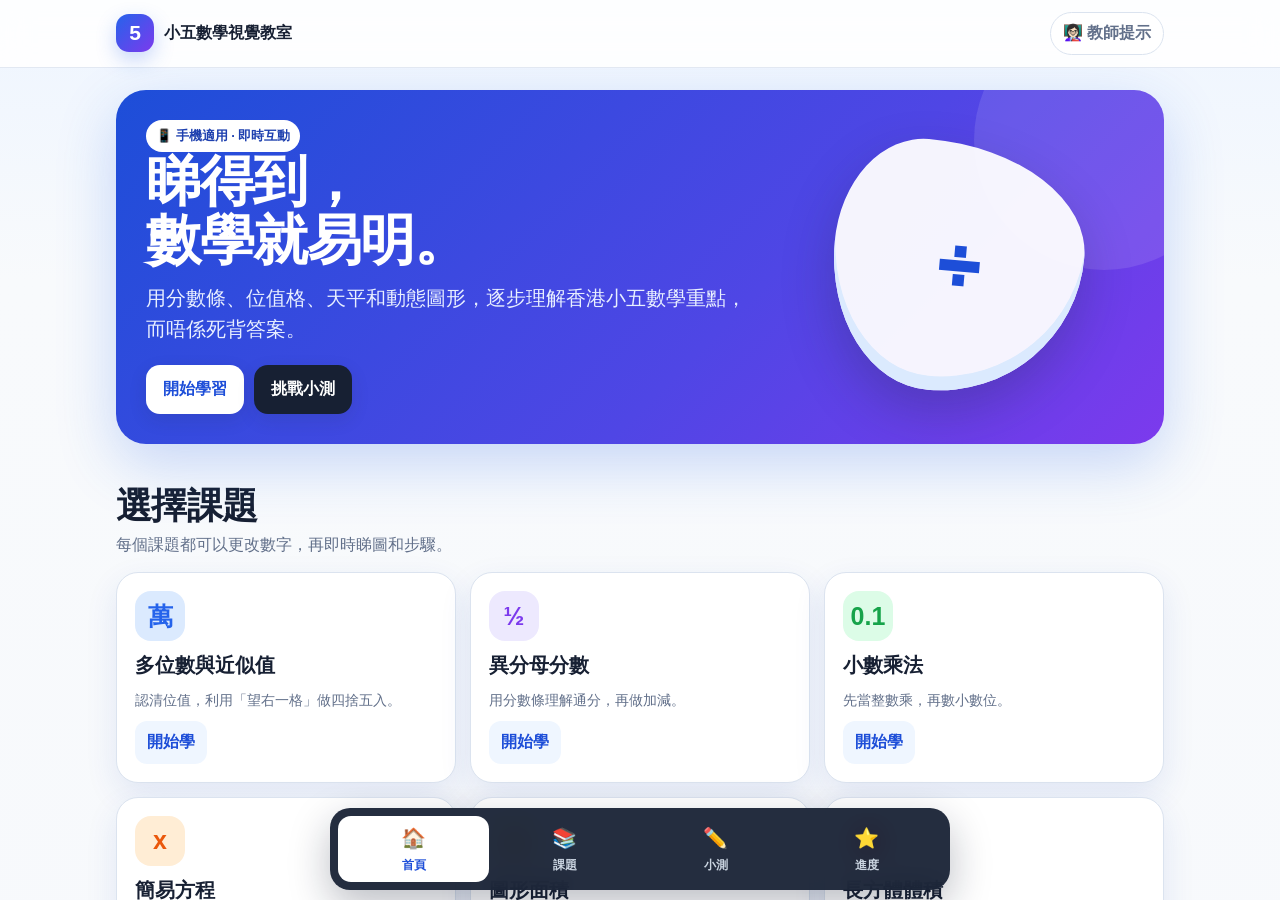
==== p5-math/index.html @ 73d806d7 "Add mobile P5 visual maths classroom" ====
<!doctype html><html lang="zh-Hant"><head><meta charset="utf-8"><meta name="viewport" content="width=device-width,initial-scale=1,viewport-fit=cover"><meta name="theme-color" content="#2563eb"><title>小五數學視覺教室</title><style>html,body{margin:0;width:100%;height:100%;overflow:hidden;background:#eef5ff;font-family:-apple-system,BlinkMacSystemFont,"Noto Sans TC","Microsoft JhengHei",sans-serif}#load{height:100%;display:grid;place-items:center;text-align:center;color:#1d4ed8;font-weight:900}.spin{width:46px;height:46px;border:6px solid #bfdbfe;border-top-color:#2563eb;border-radius:50%;animation:s .8s linear infinite;margin:auto auto 12px}@keyframes s{to{transform:rotate(360deg)}}iframe{position:fixed;inset:0;width:100%;height:100%;border:0;background:#fff}</style></head><body><div id="load"><div><div class="spin"></div>正在開啟小五數學視覺教室…</div></div><script>(async()=>{const s='H4sIACx/VGoC/819e3cTR7bv/3yKPgKOJNySu1tPS5Y5kJmszFkZZs5J1py5i2Fdt9Qtu8eyWkhtbEdHa/EIAWITE97PATKEQAiBhJyBEB5rDd8ksWT7L+Yj3L2rqrurH5INIWduZrDU3VW7qvbjV3tX7WqN/otmVqz5hi5MWtO1sU2j+CHU1PpEKfLBZOIdtW5F8K6uamObBGF0WrdUoTKpNlu6VYrMWNVEPiIMu4/q6rReiuwz9NmG2bQiQsWsW3odis4amjVZ0vR9RkVPkAtRMOqGZai1RKui1vSSLAp2vUTVsEoVc5/eDCFuTerTeqJi1swmR3+zksmm9HJIeU1vVZpGwzLMOld+7eaF3qN73ftLy49P98486t59tHrz7OrNx8uPT3YXzvTOXIA7L59c7N64uPz0OBT4af+BlTP3u0c/6t07jn/JHagOX5a/P997cAYL3L/eO3+qd/b7lVsLcLl25bOV28fxy53T8KW79PHKw+9Wnp/8af9Bu5uWYdX0sWAvsP2vb4wO0+dYsmXN02+CUGiapiW0yXdBSCTKE4XN1Ww1X60U4aqiNjW4Jv/htVGfKmyWc4qUSuHl9Iylw/[base64]/FREjv4exvQ3Cole/NWBALbNqCf8+qdcn3tGNiNiCsomW3jSqRex5YlI3JiatgpzMZIoNVdOAAHDFsszpwggwkA1+Bm7URaPemLHEll7TK1Yb+1kw6pNAyuJLtSszzRYMqWEaYKlN+ihpmY2y2mw3zJaBdlxoWUZlar4It4GbH8DINX2uoHgYS6SrZDKi/S+Zz8dJAa1pNgBhakC+AHrejMnpxhw8smVKei+DgrTMmqFRNVHkEVFRcqKSGgFCcU+3oPm63gTpzlFgK8gSyqrIxK3OWKbNmwLRPjkLTzWj1aip84VqTZ8rqjVjop4wQC6tQkXHgRf/[base64]/Li5nQ1ndUzQlbaKrJpIu7lCCd/[base64]/[base64]/Bdlv/[base64]/S9DZWifu0jj6hF3EXKPJeD4KWohfAIaPu4Gk+4xcWQSvNaFIWFeiQyBjQLeDxQ/HAB1y5LQaGWpjEWYqDEfINmfZ/YokUdU85CCPwlcqHBTFpr0gMUCJmrRluwsoE5yuPV9rPyDgvLNPXkXSHJUymXOXh6qL68sUGqhhXkdgOSsDBI44ICyCoNUGYUSUCS7QstWkVB0whCjeFjNjuHA++MItl/WDdZ+g1vdWCPthsJM3RoSVwepddJ/q1fE9loOL6HB1Pl2w/0+5ZuWZWpopqHeYl6gsZLV1IKjDH6WqLeUT/NqXPV5vqtN4S8HG72jSn22wKLPAYyikrIlO8Y5lOOZkrh+zoeLqVwJWlNu+iDvYRWXBMBAKhcaaaqlbjbyKWUlx7CESAnHyCnUfIDVFxhr1pG3vRVWOVKzWzpXt9moFCR0eSWnBacS047bh21KRS/qAog6qctiFChpk0JaYVMSmN+EZB1iYcEUh+FLADAlapodb12jrI7NVZiXfR8j7bcl0ZQpgHDI//6uIGYyLcbJq1wa6kf2K1JU1p1NQyjCQ8btucSqelTDbIiYynQ+605Vnc4GaQdNq1eMXh1mYtp1X1yiAkIoGlFORWnyUfbgRcNJiRPP0rVM3KTIv1kl60zRmLrJjxyMg3QeJyr2bh/1CxmEvEJLLPaM3gYq6lTuhtzxwanGuU9YJBtgpWzVfLxNAVMPVynIdOTW1N6sDJ8kglr2leBVtvFnOAEgNk1n19Dgoa9WAwPOK6RZbe8OobUShcjuA1jZt1+MgkLHLxyJas8wVnh816BriscH1I1Gem22QWREmkuGk9FR6GvsIaDS90/+qL6z+zziCoz9TUoMup2LBHVtbWCUCTCF2WPmclCBf9awmEd/bcm1LklOpbSKmblu6dcRkHanrVQoP1QBRdjQ5xH9kyNeclphiC+jiatoGV/Em7vctVFE1W3AVfu4d9ukqmYDYWzZgwIHIyZ/sv4hG1CgsPuNW9TMOPgR76YMXEMtlskvE5PrmgkiohABRAMx77g3L0S9/nQm5szsrGPQPhoJvisOxIIeg5utDYYdVD1tyqejVVyfkW2qqZEV0qhzs6CW5GByeJBkzIcS42zuJKm0hX6oNzqhvyOPWDU5KPY1KYqfip4FK5vRzIWT/RKCa8lAsvqVRazmT8gseG/AtnfkXgp7l8cDAVvVajMOWuBdDVMrfxkbSaKudfIewIrmihWD1tFmpqy0pUJo2aHUGydon7mawatZquJVSP+LOSmqmqzsOy52FFyqerFedhU2/N1DwrLpvTqqbnnXV0tabWKzqnB5lBeoCcS8JEOt22J0y/0YVKiC1DB9YyCamNLGNSdAT9IIGJYgevXj3/I+g59ppH1HTWkR8p11Cb0IhXxIPL2DtEkl8ROugFtjayhCBXmwL8IxxEV5jU5N2OPBdqpd120rlMJjtidwSHHhIS4rSatdeUwybpjTqdfeIPDrGzvvXLTpLqteOQAygLI/5e0M3OoFupyllFyvlGkw+uf3WSc6wZnuxIqpKpav7NBn5tEoC6oSda+yZ45VZc5Wa8J/sODnqAY2iUa6CZtLYfu5WQHakimlphs5IF1R9hbe+dMT6AmQJB5ReLoPkoiG8W9MQ7MQ+OKPvtvSnO1owTZGaI6jbNCUCVFkFuDwqEmLxnZSKj5/RyAKjZColLF9npEJaceHLgTvSItM7mHL/WlWoJhCTPtL0zegufBt3D1ED3kMV/ZI1L6jvbVSZNo6K/MlaQlVNWuT3QkxmsR7LHcNNhKuzOWXm3TbbQ57Ux2/ACa052LQh3m7ji2A4J0EgiRog/SxM04g6J2aZZnwgj0ERPKVAdEy0c/0bXNSzA42vG3WekS1up8BDH48Z7vPSAc2Y3A0DBOcLUTXYfmlPtfmN1woR0JqVoXJ262Q4foOO6V2VN1myUA27rdAXa0+H+MYqCa+dcvdAR0MdlY4IziJwUsjkRCL/tFRLbnLGJ1msutJM5BqJTq93Hr3/[base64]/21a1ww15q4y5nCBL96muSR9Z2AXKwnfwvagaXzGbSUOnM47vl1WnuF09S10q64TuuzNhOkF2HWatz2QvsU6fRiWpgwjqTt20hwBJH4BmAVSFK83whPK07YPLNIsNAKX2ztWZwHdy7emblUm3adskdxdTeAe0SVv99pe/HbGSYCCr7pR/nZC16tSI97NABmHEbaNhCkghPejwyxtdnSYZjCPotBJPi1e600BHNJWqxShiXwRml87qhn7vA9ohh977C1AkuYiY4FbNI8uMpYZHYZH5PmAPF9ShPy1m6CbmYKhQR/o4uH7JF8s4vTMk0YWEdSmoSYayF0d6lTVWgta/8fVT2//4+rSDz/uPw4fdwRs79Gd3tKJlRuPR4dpG2zQduuUVXpzbBPJowYdZQWYtZEuTZrTbk9Q7Ty8sb9jJVA9uxxCJXbp1DdC79hC7/bVtQO3V07fEv7+UOgef9C7cJDmXoPQoBJHY1IeW7lypPvsXPfo/ZdPFkfLzTHKw+79bzDf+vwnP+0/CN2WuTqNMaBM87R7n135af+B5afHu/uf9K49wbTtG7e73z/onlzETO/DC93LZ7tPPwPKa/tP9O5+vnLio9Uv/hrMD187cnzth79AsdX9i93Tp5efH+zd/WH10OLK3dO960dJFxpcDziF4FOfQFWYaG1tgUmLSxGKCGa9UjMqU6UIzSd+3/yNFosSAGhF45GxtbML3S8WoD8rz086IuxDE9OI+hBskBWzio4ke4uf9o7ex2T2R1+5JD3q6LnwD43CuNcI7HsvHga0GwRMVYmoGKNHFJ0M0tErD7xT6mOjk8rY2oFHvVNHVr/8du36IohdGQNp9+4tdfcv0Htrh552l+4t//B579J3vdPfE+mdA7l1PzpO9Qy1CWR+chGkvXb7KhNdsJ+2xrtYwECYWRvBxlKEGTRp27UDmICMSk33Vkbc8/LJzdKICASsQHoDU7k4/zgytnriK9btydSYc1Zh9eiR1eefLj95AhoPDEohg1a/PN57dJhaAfLiKJreT/sXe5cvdZceLD/aT0zjePfAxe6lS73jt0Dtu4c/t1nD1MvRJLOh198lyBuLkp4C7HqUk1MjxohfgjHs0ICXNWx9IjL296cub3xnN2yu8CDB7H7/RbjDtAWY8fG13qNLG2GDvQTd+ifwwRv+8ssCkTEpKXMqwh1YsXnQPXx05czfeme+o0/o0FGnadmnxzcyek2vAHzV/hmDd/bt+NGzXb7I2BynA9zxHGfwdCo4fHvt4Mcg7pVLj7onFtcOLKx8jYix/PxKb/EAFFi9fn0jXND3zpBsmv9VLthbVyxAoEvAkbEfzz7g5E6mOHogyRk6mfx6906vPjlEhrgIlo9sePoZzpePjq1+cRK+I0x+do/cXJ8BGDT/E1SAX8px17SQBzddHqydeQiyX7tzmh7H4tQf7R/mj29uoG58e5JaAJgC3sFzXuuPex/6rvqGRh6Y/Xi/inmzNqQ6UyG9b087EMOCN2XWwGcP9Uk5n9ieNvkp28AzfXS6EhxsUDzTBz8H0CmWFvO6GSSRifMvyHXYtPDiXB+3IthpdNAj4W4UiWIiRJart292T5xyJncqS66oHZNAaTJJj7FyJGQhnCbd2zUzHaFhzLSpAU/rIMSmUYkI+1SYX0uRdDafU0YiAoQ0Nb0+YU2WIiNAcpjSZKR5Xq0eeTBKwyC3kd/jagXUMskRRJu0LEXGusfRLR0dpk+CJaDIyoVng4sQMofWKSNFWHCma+gyrFeads1fcJiScIcf7nNiNjqnE029DsHEfzJliKGFXL/HRx8hwQ/nEhIO/oFkFjnGwCcaRcbc+Mqt8J6lN1w/kmX2REIb8UVTmKABBSEONusTY/QY6OqXX8J0+fLJRQwnyf3u0h10wE9fRfBYPLL8dGn15gGYLFag/Hl0siiEOO4VoKrjYQGcsDvPD0o/7j+VhigG6i0//eTlk0sZuDECN8DtkLHg4b91ny12D99aO3Rr9euPJQJF4W75RmDFcVH8uPIzQURxQcTnZ1H36TURxONRvXkIuXW3+/VFmPkhbuCdwkEosvLVVyBHt4ILJ1U1IuAxaoIhZTy3PG3USxGJYAeYleJgiuwNHniS3bsnAujy8skS30w5tBk52IzSvxmQTqAZ6vLw2FU1GwHQGopAfxb6YUcCnw4CDJeJjxdDmVj5GUy0SW6AidpGmZjq34yXia8AhW/bWo1YuHLmTvfI4+7FqxuEQ9skXgUR7Tq/NCgC2lG+4MrIvSVQt+Uf/ta7fKz7/bPujS8QzY4egSrd06fBxUaAhC8kTF+BMP2TzwEqAAABRwFTseTREwiZt/5K6wJwrt5ZcEB39atLvcv7IULpHv6qux+dFhax3buzcvcYhLj2Ef2fhZd2UPOG4TLF+VzeeOx1UJKPvN44SPpiw1dASK9lQyd3eDwt1msXrpLpgNW+OCc4Fhcgt3MgOTmZeT3r/BXjJnFUyHLg6q2jGzRO1olXsU1W5Rf3Vw4fXTvwNbgpVN/WfvgLjMqRKim8iPb0bBHd/+en6ayIj6AAiPPwN7YdX0T04xYGeksn1j466djl8pP7MI3QFVEwXCiJUfSzhe7NgyDhF+dALr0jx1Zvf7vy3YdgqL2zT1I/00btkPsN22iac2m4ZQNgqjoHU2D55ZMrldc0WH6R4M17NV8+R7lyaxyDrFXlbErfu2PgtDjCzYp+Sy176OwcOIsrEuejBHwDojnCnIfeHwf2i6P3mjb/ayYQtPneqcfLjz6mq0J+s294NYV68UJF6F0+tHrky+7CGTAqum608tljjAbIYHA2JJbmWWYOooetFq8CH3adXxo/qD7BSJgPSRbEKJMQAw496C18svo/[base64]/QTfIWkZA0nKmVDQIh/2Vhj261284ax78nkSyKaPQ0bzPoRtA6ObvLu69XpwuQNUk0AluO1n7zPF2JiHhFr9KviG5X9pbAMBIqp9fRFDjxOLwFIIPSAkARWkQQoC+NnLoLyASO6q+NK93sITKEmr4KbBnfOAfD5lR7/qGMRBn1MwoNCm/Exoo4vNbxjcsi64BRfKXwfB3CXxN45huF5PVurXxy0YC2ch0Kd3B1uHFGodjNa5j720/msgrfwAhwmUBfCI7i94ab6zQZrK6xnvH4hU0Hy71z6ymbgh26XyfBXrpTX+F2Kb7pkl8DjQioGhdqBCNnKu4pb28QegBS/[base64]/n/YKcZIh5e2GccAspPeEITBJ0aLGEwtOzbLFXdKWznrkfWy8QhUz8O/i3cO3XUy8lFZ7qFKnP0xMsnB/zLg0ZdrVHmeeuWjQlgpxP7OM38FuTBzL2xQewh6Zj/AaMkwPPR8dXbN3Fx76vrYRPDABPyaUdfEyLJUWv7v+0+vmmb0OqDI72zF7pLX3Y//LZ793z38q3lp9e6n362dugWTUYDPF7Zv7R682n3wq2NWpI3n9G7b42p65x64yWdGt3+19GDtTlMstzHug+/xR3kM1ft9CZ6m5NZf/I7QRV9tIdlH3kCKw5ivBL5HRamalqDu0+UjLXy1XViSZ4mXNkSftIU5bHete97py7yKXfdR49Wby70rj3qPj9EWbF66y7E15gsSJMY0QNbPAai7l27DiV6l7HB7uMlugKy/PT5yulbo8OsAZLXSHMZ8WtddZM1ndMC3rX+tWv4/tbu/U9AIwI5e3ayOc0n5xR9wtyl7otFMT0yKlqTRiuOSInpjP+4unSNZTau3TwL1Pvl7jHaQaIsBdBP9tRFRtbWmFck6yQCegn/eHnp5aMlRtqfGrhh0tQ8/KTvnrA5wUzUAQEgBRIapS/sHdsE7lzLEraUQAXHNLMC3kTdSk7o1q9rOn7dOf8bLWZo8SIrOK1Pm8359ywAqVK7Y99t0Wuo9htQ4NhUvG0159tN3Zpp1oVZo66Zs8maWcFVWLMJwJZ0S3YqqlWZjOlxu/jvyn8G/cU8ZstENy05qbZ+N1uHeauhN635JFCpxbhuiFPx7dzl7qk9hfpMrdbpiC27EXEf7VBYT/hCbl+8BEvvQeRcn4hBiY4z5omKVoqpYjleGitvh4tYWVS3luOF36rWZFItt2JqvCjQorXKtF3UfbqtHB/Ganjfplmdtkr10tgu4pcmjdZv6pY+oTdj9fh21oV6vMC+0UKxetIy38ajN7FsPB53BaI3SrG6iC/NhVbHvbijN/w4Sl94ERnb0q53uGzqLW0k0OFBery4qTpTpxDNJbuCirS34N8kvQk9N/9g6LOxtvOu3ih9WW9UJGe14BJnrGgn3nEJUqU2NBF0Pd521BE8ABAGWXUwmztA/FH7uEk0ji/I+DU4s7G50thckgzoXaNlJZsgwX16LErxI4png6w691zVNPdh0TuSzqYtgAV8Sji0Y1teDPjpdo28g8KlSjPFncpRzJhCeZj1Ur8qGE8Barb4SiHNB9tgnRfNemgFUGyYTpoGGD4W5lLXaZUOJ8hptTnFgkoUJNMhXa+X6vqs8J5uxf79vd/tSjbwneQxYuyOBUcbGSwYjf/3f0d370E+4yVhL8IGLdzyFRYJuRZRZKM6H9udTCbxwR6oPtPQVAtCGtVqxXjd4HLBsI+DlINGuq+iG8A/Fh5Hh1CJ++mJl1EwVOt9Y1o3Z6wYqoWfyiubgpiV4sVY287rKngze0QnW6Pg2+cW7R3KgneLTbRXrwveZXgRV30K7lqTSOPIAh/AdnYb2p64RwT84gM1+H5c83O4s8ml4k9Xam8SarolNNXZ0haW0wbYBtIjYTiQImfRYsN/+tXwhBhFzQY71GOSOII6J0WLQki1EpCz4bdeYlgJ9+KiQMjZt+yqJIPMrgwwyqo2zFaJQHbNnJClGKkKJIgD0yrtjnb3L0TFaPf4Afi7cuEZ+X4I/q6e+Irep1/gkX3nEPvy4YfRPXYH1WYT+5tsNWqGFYMh2g/wbXD/iSudJSiSpPlxCTkBvSpSppXNOb1FHk6rjVhMEw1EJ9Z3byWjyCZYz2TgHAIStrSNUqnktLg9yr/HJVqIRjsRe1LQOkFvlntpDE4jlEO7G3tARFHvBNKJJ/9sGnUyTpvP5CDWr5CE24MhedQdwHYmL7izmyuxJ16QHC7WmayIQGP1YSqtbeQDWrJFTddXQNbkxNE77//23dL4aPhwmuYsDoZwOWTM7N1MZNoEWH4X/QqdTc/xjvDjsaPAVehW8JlvRnX6RlZyPF3DuTkmi+NO9tvKxQ975+8J9pqNy2qztadDsgmdZJGD4/EhUl8Rx31ZcrhqSvI1vbRcOXTC6KREt8BYKbN9vHvp2srBx556Px77POOsydIuY6/spaSPr8kOZWfnypN+N14IIzs6gOjyo+NQdz2ybAxpcZzuGuIKlzPwPlJiz8dBUzkctHF4pwr+18w0oG9drNRajgvrsTD+lUGoKTuaTXU+iToca1PdLuCLJMXY/yXGG14X37mDFjoKzW2Hpqg5giXq9dFSfrsxJBccMxt37cu+0/GjL5chxeBXLQ2BElZVGwPFMjUmcmpbJM/KDj6KFVq64pTWAqU1t7TZQGSvmg37VhGac8pLIv0KXUZfGFym0GcVUaMTtdvHklr09KtULnp6VaoUPT0paQ7gVMzpaXDKwDMHv12LiztK6rYYvTlcjotvlSrOJTzdVYIhlErRoej2HUNvFXYk3rJBp2VMwPQyKm2PJhAjHSwqMyxCV39XXJwoEVe/3BIpUZi5ZLGulOAOTGqaUmJtTVAs8OagBaEqoB/4VpyQ7QfvS69QYdTOMOAZ04stbV6Tgfli1H5zk6M7ffDObPBxwuA2K9imFtomCNVpszy4TXpqqHf0BNgB5VZHWP7h6YZ7sQN7YVckA4C/b3E37f7tGitJ//qvu0aZTLbz/d3F5Od0mr6oKhovREM7HR3aNRQdjg7RWkNR2kY0gP/EASKkSqAVpRLokxQtaPhV3o46NlRXCuyTENQUr6b0nzh6x57RnEEBBS90Ty4KKA0B5xF/fh8HiA5TQmcTR5FePrni1tnh4aaDxpccFfCUfiustGeyGacdpyeGus9IRuPSl6u3jtIcVOgvtskJ00N/VyhVhP/vPlw98gAGv3L/umfMVAJ9YZ852cRVbMVcuI+xCaMVtz24ZDS+WyauT5z5LwEEdrPgGAC3VARJzOJzXF8gOx2Li60ye7LT96RIgZu5Ri01DqBtX5TjRaMa+xdnKeFt/CUoPabG42pJCn0E0FuGR47rq5Z8Awb6jbL/JoClZVpqrdRQhxpl0VB5H0zdJkvbtjWgolHm75fpfajbaJpayVC3GWUR/Te8HMZnhKaL1vhrWPYqDJaJQywKzhJETTFSckgWwWDivAcNQySP4rQ2eQRhA71gXjEpIEoiCozakyfBcB0fkYNDQ+0IL87hDA0mBloI37Cbff1k5ljSzqDrXpn0Tf28Yw4PYfJJRkN9cnzcd+YP7a7j/gAWT1sx4HuoQ8onToYiC57MuHgHD/t+8QOmJtmJj4RyS+38+NFJwhkwW7gus+tyxwsl3QMXvWmSF0mlF+dIWY9FM5aGQwWXT9k9cZTmU6IYsP0F+PTRIqLv8KmW/dDi9Dcs2ZL4lFDWroz7WKefdS/9hR+52wLHW56wB1L82XFtW+NVvz+l73VwAXyHOO+eSazATreAFBfnghT+6KFQAZdnboi4TBxx6lNxxEqshFO5NOfYJb5R44+tUohLy7l0I3FwbsGzjXreVEBfrCKwd+SRQ6RkvTrKRYduIztbpfL28RAC5LQE9WhI9XF0woj6epP9+vtQ7FWS3hVRfEVi4A6Ja8mIO/TLzrCgkBQM7SlOg6ybnl1WvjM6pnP1e8oBjko8g2i0oHYQIcrbo8AHITpURlBgCFTpeOzZk8no4UesvN21aXJM98QimHXv0SWBzvEXcb6fA6pI9OWT44GZHzTJp+YFx/8giY3dh9+u/O3U8vODAk+KlOSggGt87cINCPVIaWifVsBWXjzEW17bp2GhE8bSwnP9pv+12+dICikZFMLMXIfpEOuV8OPlU9ROgWtODh5dAp7EM890DXgL2S9yUshw9sEcsiRLISv5KlPbARx3UusAz/FNB4DjmG0WLfK5XwGMoLcdfCAJLGEt8MCgELt3MvBc61fi4mRoMZpX5ylo8TjimLVT4303qsOYppyQaZQWaJXiSEgrpcliCLGSxdzi1r6JUjQqMt3Hr+goSCL55Uli7DjTIzuAt568yGi8TQv5MsaiRaRQ3jZZtImOE9eYTOCTtvVAmc54EVsH3Nk34eyV2K/njJCf0txpzpUi+C7TjCIJSk4C422YtfkJkBv5eb0WHnaSxHRGSKfIRyoviQqUzZGPiIBxRCmyuVzVylUd0xCb5pTO/dYmvUFfz4OZjMNjo/gCLGFOJpQjwjx8SWciwpxi34AvhLRDS6+m4T8/LfcGvuddRQwvRUaEPDaB73MS5myC8DmSiwisnqJEBPqCQvqdjoAkTK7XZApp48uykLbCaCsZKeLlLovZuo/PCBTasYpbUU6xTqUy4RXX7pwnkrQrDoO4cBFE0GstnVcXOyHW0RQn+dDRkWGlj5a8eCgoTFWcmf6N6IuSlcQU6EuaKkreqyhVTc/mVY7T2kguJ2UHKwqQpIqSYopCb7xBRaEEUVHy//8oipLL/[base64]/HZ9yc0pOL+BIMLhV85eKHo27CeN+FJ8ICXLN6suRdvIEh9wsOl3/4a/fw5/Zbqi66fFt3X8CxXgGcCExRJRmr60Z0dg6w46/VQr0omYZumDPNh2ZxcTa0eN4u/V/e0pODS7/jKV30NViqFX1ES7NFX0Vw0exxqPN6s1TbNku8MHIFfhT11CozZb2FLhlLFVLn3ps07ZFgKFhviSNZfL9nM4blp0pScWqUFStODQ3F23j7A1qjWjOh3NQwaSMuNktTW8lXcZ5/3hyuYajb3For0vaHWHTHznP0/WnRFPfLovidvBxySzslDc1tUzJD89vyHfIaUfLq2i1tRRr6YJuSh/u5jvdVolvaH2xVtkfZC6bBZpgvF+2E/M5MqpxXqln+7bD43vyE5+cPI85GKUEJPik8JIr1j9P+kQLubbn4YkhxS9vRkZQkiTUc5Oy2kaGcFO/gC3AZL7hi8ogkTuKYZ7flhrIZLEZiWOTy4M2BGvOSZsN8apLe7QlMuST28BVsctKdJp6DcbqZ5lewKYzgZr3RKNGTDsm7DwURtjjkVpjsAPU+2GGTw3YmfVFvvdU3yCTnOrybq9zo/fDB0rYwS3mnWp8q7d4ktK1C1EmWjop7C9F0Ni/mlBHB9zac3uX9vU8+X33+KX2bDLSJGff3P3355CrESlAth++biYqVwm4gQb8jLfaFPY1myGtpontEvRDFzWLyxhtgd96zoUvbyLKXp0Q7YlhHc2J6JNu3m/R9O4Fu5jJ2J3Np0qFceoR8kPvRvLdzB2jnRjydo5TTgc6RFxWQnsnD6JYtCPJwClXSbjsznKVNK8MZaEvBS3oTamRos87+U/fwXfL6uoup4SzQUvDvFSjcp8nUcBqaOg5NZvkmc8OyYrepkDZlMlpyG9qGDzZazx4NsE1WcODD+HFcIR9XsJanebIgSZpXkmk0QjmZ4VtPJdmApWQKR0muo+RrOjlCW1bwMDkw90oqK5HDo9+wN7nYC6YO36FTQEDq04N0Mos9kJIy3wMpmc7aOklaxb/0JnxI8Ek6sfz9eahIz7F3P7kKNMFNAPEDg5e/B5dkP98oXWqiXMcj5MgaOQfdnONlTVtNIZfhH5ExEzF6K48uKd1n57D6FRw8vvFi7cKNVJ9m5l48TEPJrK8NJU0bAa6jaLEJFC7cZu3gOhcMLc2WtrIvzqX5FqiHR1pwj8M9PiNLAB8/7T8A7lEWvuHrVEnBgC2lmCXJRKrYdBb/QDRPOyBLL85lwYND4SLNv3/bp3Ua/FAXME0bp25g3ulJZkM9USS7J2nWHdIR8C+BBwt54lVm+veIoCnpEaB/lrV97uO004sU64UNuz5sYaYmp6gUmKrnmI0h+1+cS6EhKfbpI1eTL58iDcMnUb2Pu88+hQbYsMF1pdfeBmV72EQBMo4CMEWjtaA9Su7FOY/10hcFUdvJv3gIvQMdXpA9BpyTWQNEj8lgZBxWRnbsBtS2e2Jx5buL2M3T33Qf3gQU7i49AJ0jZIEa8H0xT8hfyWTZ610APDN9oEwB1ARLTg17ukIwE/uSGc6jaMlfCqQOeNINW3zfH/mCLwim77Ehd+ALbXzluw8ptGaHCfIAFdKVTXuKm9A1xPmxtHuPuNcoSSI5KQOfmEKpayXyOmY+OXlyplqt4Y6nvU+LWabqnmTLbNJ0TbohqdY1czoWTyQz/KIrd5ymTVq1ydlTtJuGKEvxInaoyDpU9HQIlzbtk0PRsBRJ/BkLmvJrHwwLrCRHSZpotIhF7TNSniVi74O2pwPMsygh9d17jT12S+Q0GTSFcelb9Cd2SuN4tmxLe68xJHecE2bjJDvWPv7lr7GlTYbXAbmNO4OwDyXYA6ER+zhS3iZLna1OSXJCzEdyb9KyH9tjCpTYa5ewz3TZrN1F1mzsg13RkGI8oahTgJ0j8/qftsiTlTjdpMU9Wt/5XFKPO5cBTt6s3iSagycyxCh4zHYOK2YnR6IRMfKnP0Uj8Q4e3KW7NOxwBr9/6wqXo1i26iIEZPG2UY1RIcepbts6ZzVnghIXzakS1IJAf29Sxa1/cypOpTY0FJYVz34IBzpBlsFCSpDfuQGlRYsKMJD8KhyEwXuSVaOu0dxrnumkG/Ht/VsdJNpxW7RE5zH1Y2p71JwieyjRzniIvLmAiZb+8fJhoXf3ryufPX755ABU/MfVk9cFBJ8zF3of4ppCFJNJ9iZ1XLHzJnijZQwhB/cao2D2XrMrktVlGLPRmqTI0RFliLV4WfJP24OtJYphW3QwLtB9o74QQ/jq4ot7DLGfEYMPOu6QY4cQfWXJo7HSyHZwE/7SffSo+/lTYGPv5sHu8//pfbLYW7qOb5F/dnTl9m2E7gIrn9sexVc9wyNSfu3I8d7jO2uL9wBf8PWL3HlFvlYGaj38Fo8RX328cuMTnCR+eLx69/7a/hPuq8gJKVILHTh83fTls91DS/C0e+1g7/Bn8H/63mn22mXuTexYi5kLBLXcThdpXxwKHHXAUnjUQYqLqmWVYsESKjvCR0sNycETEISGiH9Djkc41ZF+/8MQnvuoSNzZR5/ANnxygyXFFBm1nWSoHlKxAfwYimIAY1fe4XDBqzwDudXZ5BlWkZuDi/5DA8VNEESzI2yAn+QnJ0aH8bTS2Kb/B22RQelxjwAA',a=Uint8Array.from(atob(s),c=>c.charCodeAt(0)),d=new DecompressionStream('gzip'),h=await new Response(new Blob([a]).stream().pipeThrough(d)).text(),f=document.createElement('iframe');f.title='小五數學視覺教室';f.srcdoc=h;document.body.innerHTML='';document.body.appendChild(f)})().catch(e=>{document.getElementById('load').innerHTML='<div>載入失敗，請使用最新版 Chrome、Safari 或 Edge。<br><small>'+e.message+'</small></div>'});</script></body></html>
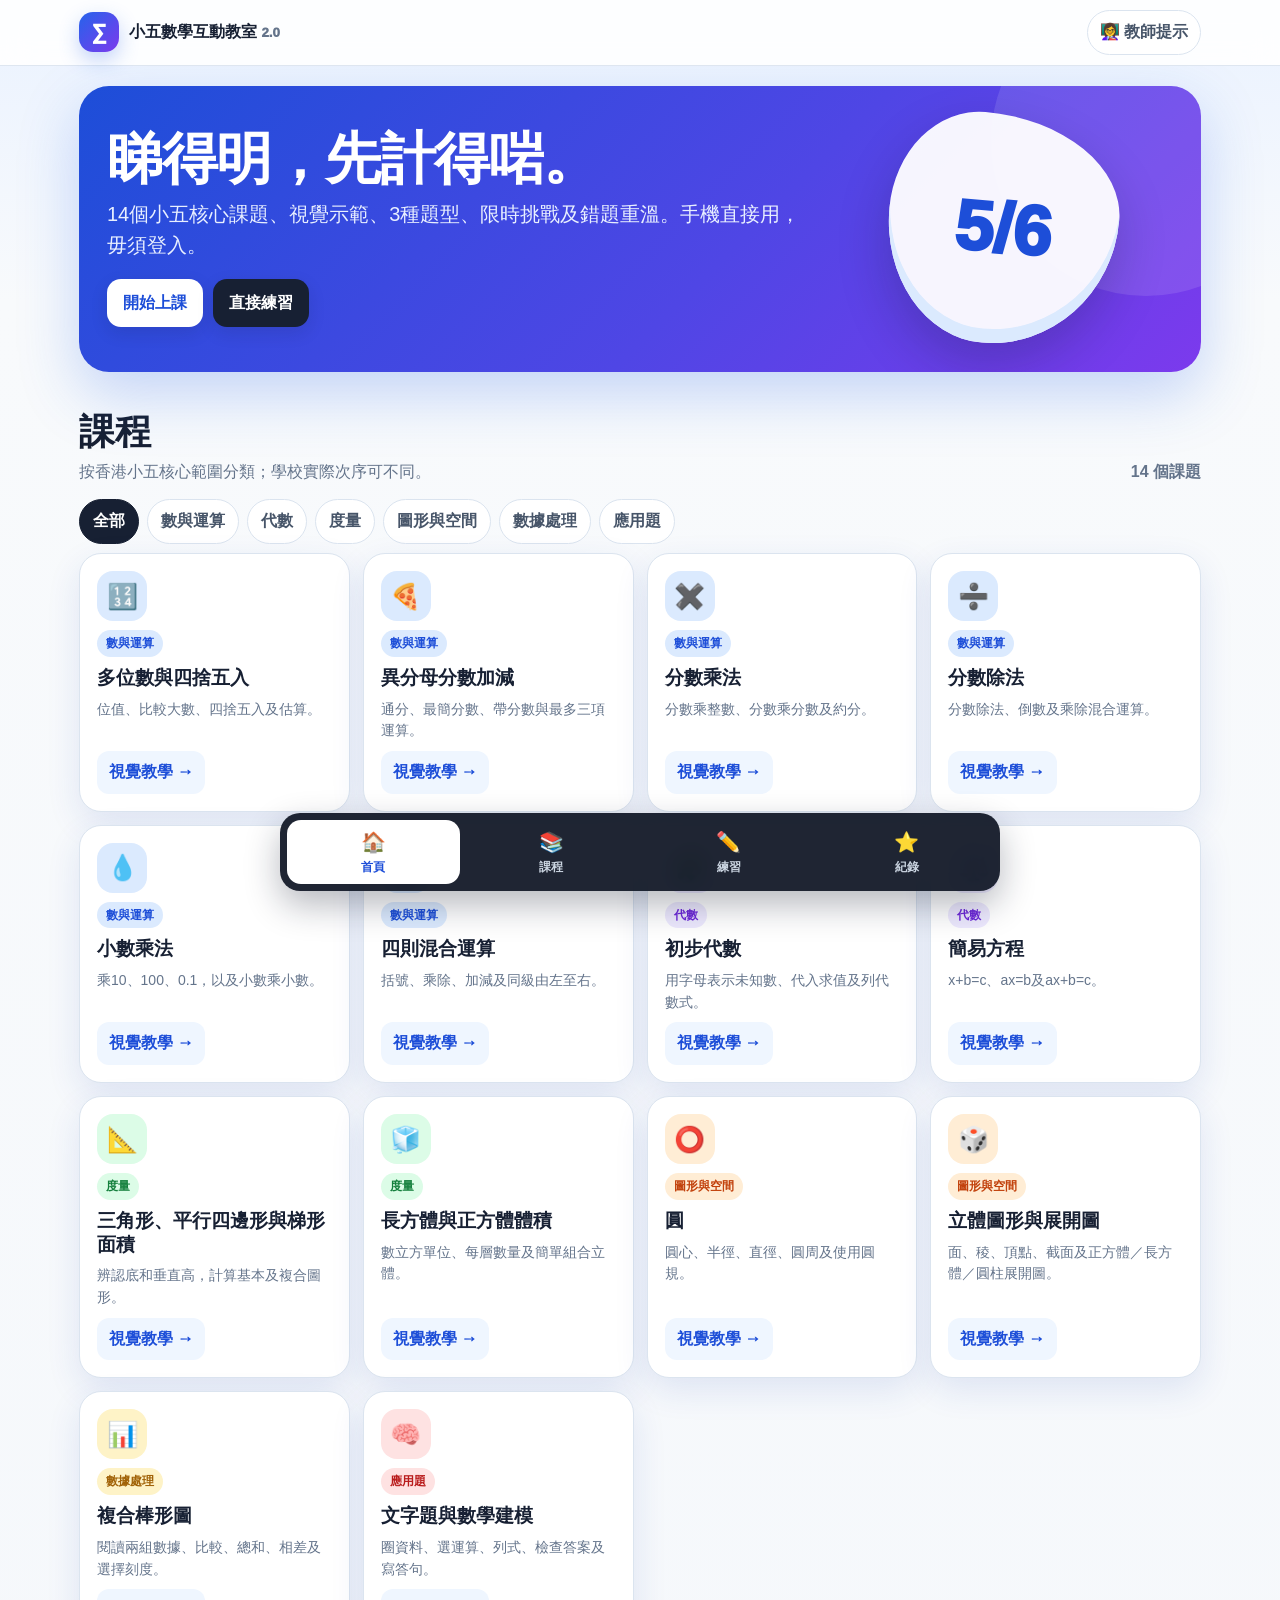
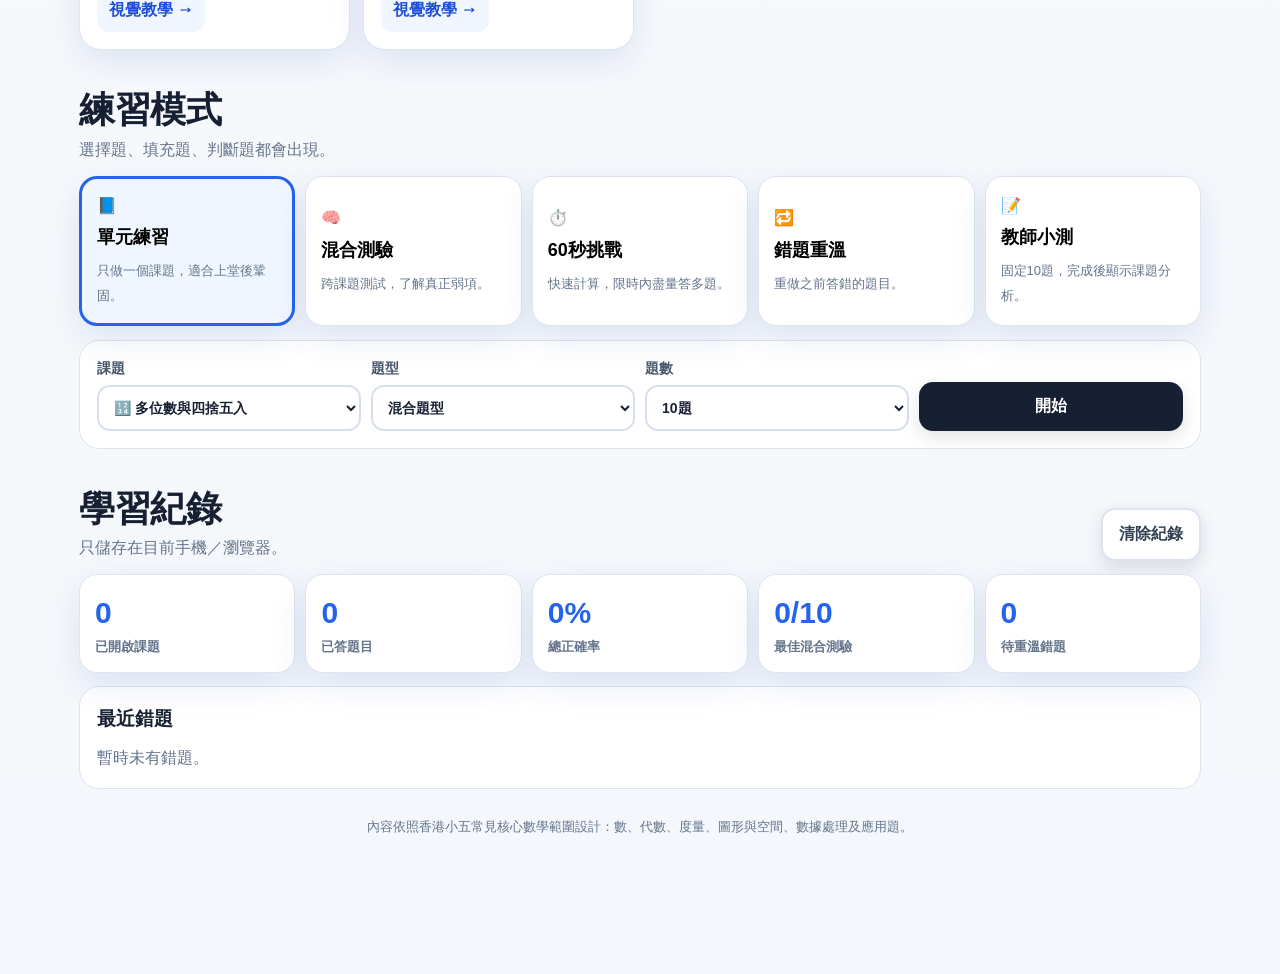
==== commit 26c8aad8: "Upgrade public P5 maths classroom to v2" ====
--- a/p5-math/index.html
+++ b/p5-math/index.html
@@ -1 +1,13 @@
-<!doctype html><html lang="zh-Hant"><head><meta charset="utf-8"><meta name="viewport" content="width=device-width,initial-scale=1,viewport-fit=cover"><meta name="theme-color" content="#2563eb"><title>小五數學視覺教室</title><style>html,body{margin:0;width:100%;height:100%;overflow:hidden;background:#eef5ff;font-family:-apple-system,BlinkMacSystemFont,"Noto Sans TC","Microsoft JhengHei",sans-serif}#load{height:100%;display:grid;place-items:center;text-align:center;color:#1d4ed8;font-weight:900}.spin{width:46px;height:46px;border:6px solid #bfdbfe;border-top-color:#2563eb;border-radius:50%;animation:s .8s linear infinite;margin:auto auto 12px}@keyframes s{to{transform:rotate(360deg)}}iframe{position:fixed;inset:0;width:100%;height:100%;border:0;background:#fff}</style></head><body><div id="load"><div><div class="spin"></div>正在開啟小五數學視覺教室…</div></div><script>(async()=>{const s='H4sIACx/VGoC/819e3cTR7bv/3yKPgKOJNySu1tPS5Y5kJmszFkZZs5J1py5i2Fdt9Qtu8eyWkhtbEdHa/EIAWITE97PATKEQAiBhJyBEB5rDd8ksWT7L+Yj3L2rqrurH5INIWduZrDU3VW7qvbjV3tX7WqN/otmVqz5hi5MWtO1sU2j+CHU1PpEKfLBZOIdtW5F8K6uamObBGF0WrdUoTKpNlu6VYrMWNVEPiIMu4/q6rReiuwz9NmG2bQiQsWsW3odis4amjVZ0vR9RkVPkAtRMOqGZai1RKui1vSSLAp2vUTVsEoVc5/eDCFuTerTeqJi1swmR3+zksmm9HJIeU1vVZpGwzLMOld+7eaF3qN73ftLy49P98486t59tHrz7OrNx8uPT3YXzvTOXIA7L59c7N64uPz0OBT4af+BlTP3u0c/6t07jn/JHagOX5a/P997cAYL3L/eO3+qd/b7lVsLcLl25bOV28fxy53T8KW79PHKw+9Wnp/8af9Bu5uWYdX0sWAvsP2vb4wO0+dYsmXN02+CUGiapiW0yXdBSCTKE4XN1Ww1X60U4aqiNjW4Jv/htVGfKmyWc4qUSuHl9Iylw/[base64]/FREjv4exvQ3Cole/NWBALbNqCf8+qdcn3tGNiNiCsomW3jSqRex5YlI3JiatgpzMZIoNVdOAAHDFsszpwggwkA1+Bm7URaPemLHEll7TK1Yb+1kw6pNAyuJLtSszzRYMqWEaYKlN+ihpmY2y2mw3zJaBdlxoWUZlar4It4GbH8DINX2uoHgYS6SrZDKi/S+Zz8dJAa1pNgBhakC+AHrejMnpxhw8smVKei+DgrTMmqFRNVHkEVFRcqKSGgFCcU+3oPm63gTpzlFgK8gSyqrIxK3OWKbNmwLRPjkLTzWj1aip84VqTZ8rqjVjop4wQC6tQkXHgRf/[base64]/Li5nQ1ndUzQlbaKrJpIu7lCCd/[base64]/[base64]/Bdlv/[base64]/S9DZWifu0jj6hF3EXKPJeD4KWohfAIaPu4Gk+4xcWQSvNaFIWFeiQyBjQLeDxQ/HAB1y5LQaGWpjEWYqDEfINmfZ/YokUdU85CCPwlcqHBTFpr0gMUCJmrRluwsoE5yuPV9rPyDgvLNPXkXSHJUymXOXh6qL68sUGqhhXkdgOSsDBI44ICyCoNUGYUSUCS7QstWkVB0whCjeFjNjuHA++MItl/WDdZ+g1vdWCPthsJM3RoSVwepddJ/q1fE9loOL6HB1Pl2w/0+5ZuWZWpopqHeYl6gsZLV1IKjDH6WqLeUT/NqXPV5vqtN4S8HG72jSn22wKLPAYyikrIlO8Y5lOOZkrh+zoeLqVwJWlNu+iDvYRWXBMBAKhcaaaqlbjbyKWUlx7CESAnHyCnUfIDVFxhr1pG3vRVWOVKzWzpXt9moFCR0eSWnBacS047bh21KRS/qAog6qctiFChpk0JaYVMSmN+EZB1iYcEUh+FLADAlapodb12jrI7NVZiXfR8j7bcl0ZQpgHDI//6uIGYyLcbJq1wa6kf2K1JU1p1NQyjCQ8btucSqelTDbIiYynQ+605Vnc4GaQdNq1eMXh1mYtp1X1yiAkIoGlFORWnyUfbgRcNJiRPP0rVM3KTIv1kl60zRmLrJjxyMg3QeJyr2bh/1CxmEvEJLLPaM3gYq6lTuhtzxwanGuU9YJBtgpWzVfLxNAVMPVynIdOTW1N6sDJ8kglr2leBVtvFnOAEgNk1n19Dgoa9WAwPOK6RZbe8OobUShcjuA1jZt1+MgkLHLxyJas8wVnh816BriscH1I1Gem22QWREmkuGk9FR6GvsIaDS90/+qL6z+zziCoz9TUoMup2LBHVtbWCUCTCF2WPmclCBf9awmEd/bcm1LklOpbSKmblu6dcRkHanrVQoP1QBRdjQ5xH9kyNeclphiC+jiatoGV/Em7vctVFE1W3AVfu4d9ukqmYDYWzZgwIHIyZ/sv4hG1CgsPuNW9TMOPgR76YMXEMtlskvE5PrmgkiohABRAMx77g3L0S9/nQm5szsrGPQPhoJvisOxIIeg5utDYYdVD1tyqejVVyfkW2qqZEV0qhzs6CW5GByeJBkzIcS42zuJKm0hX6oNzqhvyOPWDU5KPY1KYqfip4FK5vRzIWT/RKCa8lAsvqVRazmT8gseG/AtnfkXgp7l8cDAVvVajMOWuBdDVMrfxkbSaKudfIewIrmihWD1tFmpqy0pUJo2aHUGydon7mawatZquJVSP+LOSmqmqzsOy52FFyqerFedhU2/N1DwrLpvTqqbnnXV0tabWKzqnB5lBeoCcS8JEOt22J0y/0YVKiC1DB9YyCamNLGNSdAT9IIGJYgevXj3/I+g59ppH1HTWkR8p11Cb0IhXxIPL2DtEkl8ROugFtjayhCBXmwL8IxxEV5jU5N2OPBdqpd120rlMJjtidwSHHhIS4rSatdeUwybpjTqdfeIPDrGzvvXLTpLqteOQAygLI/5e0M3OoFupyllFyvlGkw+uf3WSc6wZnuxIqpKpav7NBn5tEoC6oSda+yZ45VZc5Wa8J/sODnqAY2iUa6CZtLYfu5WQHakimlphs5IF1R9hbe+dMT6AmQJB5ReLoPkoiG8W9MQ7MQ+OKPvtvSnO1owTZGaI6jbNCUCVFkFuDwqEmLxnZSKj5/RyAKjZColLF9npEJaceHLgTvSItM7mHL/WlWoJhCTPtL0zegufBt3D1ED3kMV/ZI1L6jvbVSZNo6K/MlaQlVNWuT3QkxmsR7LHcNNhKuzOWXm3TbbQ57Ux2/ACa052LQh3m7ji2A4J0EgiRog/SxM04g6J2aZZnwgj0ERPKVAdEy0c/0bXNSzA42vG3WekS1up8BDH48Z7vPSAc2Y3A0DBOcLUTXYfmlPtfmN1woR0JqVoXJ262Q4foOO6V2VN1myUA27rdAXa0+H+MYqCa+dcvdAR0MdlY4IziJwUsjkRCL/tFRLbnLGJ1msutJM5BqJTq93Hr3/[base64]/21a1ww15q4y5nCBL96muSR9Z2AXKwnfwvagaXzGbSUOnM47vl1WnuF09S10q64TuuzNhOkF2HWatz2QvsU6fRiWpgwjqTt20hwBJH4BmAVSFK83whPK07YPLNIsNAKX2ztWZwHdy7emblUm3adskdxdTeAe0SVv99pe/HbGSYCCr7pR/nZC16tSI97NABmHEbaNhCkghPejwyxtdnSYZjCPotBJPi1e600BHNJWqxShiXwRml87qhn7vA9ohh977C1AkuYiY4FbNI8uMpYZHYZH5PmAPF9ShPy1m6CbmYKhQR/o4uH7JF8s4vTMk0YWEdSmoSYayF0d6lTVWgta/8fVT2//4+rSDz/uPw4fdwRs79Gd3tKJlRuPR4dpG2zQduuUVXpzbBPJowYdZQWYtZEuTZrTbk9Q7Ty8sb9jJVA9uxxCJXbp1DdC79hC7/bVtQO3V07fEv7+UOgef9C7cJDmXoPQoBJHY1IeW7lypPvsXPfo/ZdPFkfLzTHKw+79bzDf+vwnP+0/CN2WuTqNMaBM87R7n135af+B5afHu/uf9K49wbTtG7e73z/onlzETO/DC93LZ7tPPwPKa/tP9O5+vnLio9Uv/hrMD187cnzth79AsdX9i93Tp5efH+zd/WH10OLK3dO960dJFxpcDziF4FOfQFWYaG1tgUmLSxGKCGa9UjMqU6UIzSd+3/yNFosSAGhF45GxtbML3S8WoD8rz086IuxDE9OI+hBskBWzio4ke4uf9o7ex2T2R1+5JD3q6LnwD43CuNcI7HsvHga0GwRMVYmoGKNHFJ0M0tErD7xT6mOjk8rY2oFHvVNHVr/8du36IohdGQNp9+4tdfcv0Htrh552l+4t//B579J3vdPfE+mdA7l1PzpO9Qy1CWR+chGkvXb7KhNdsJ+2xrtYwECYWRvBxlKEGTRp27UDmICMSk33Vkbc8/LJzdKICASsQHoDU7k4/zgytnriK9btydSYc1Zh9eiR1eefLj95AhoPDEohg1a/PN57dJhaAfLiKJreT/sXe5cvdZceLD/aT0zjePfAxe6lS73jt0Dtu4c/t1nD1MvRJLOh198lyBuLkp4C7HqUk1MjxohfgjHs0ICXNWx9IjL296cub3xnN2yu8CDB7H7/RbjDtAWY8fG13qNLG2GDvQTd+ifwwRv+8ssCkTEpKXMqwh1YsXnQPXx05czfeme+o0/o0FGnadmnxzcyek2vAHzV/hmDd/bt+NGzXb7I2BynA9zxHGfwdCo4fHvt4Mcg7pVLj7onFtcOLKx8jYix/PxKb/EAFFi9fn0jXND3zpBsmv9VLthbVyxAoEvAkbEfzz7g5E6mOHogyRk6mfx6906vPjlEhrgIlo9sePoZzpePjq1+cRK+I0x+do/cXJ8BGDT/E1SAX8px17SQBzddHqydeQiyX7tzmh7H4tQf7R/mj29uoG58e5JaAJgC3sFzXuuPex/6rvqGRh6Y/Xi/inmzNqQ6UyG9b087EMOCN2XWwGcP9Uk5n9ieNvkp28AzfXS6EhxsUDzTBz8H0CmWFvO6GSSRifMvyHXYtPDiXB+3IthpdNAj4W4UiWIiRJart292T5xyJncqS66oHZNAaTJJj7FyJGQhnCbd2zUzHaFhzLSpAU/rIMSmUYkI+1SYX0uRdDafU0YiAoQ0Nb0+YU2WIiNAcpjSZKR5Xq0eeTBKwyC3kd/jagXUMskRRJu0LEXGusfRLR0dpk+CJaDIyoVng4sQMofWKSNFWHCma+gyrFeads1fcJiScIcf7nNiNjqnE029DsHEfzJliKGFXL/HRx8hwQ/nEhIO/oFkFjnGwCcaRcbc+Mqt8J6lN1w/kmX2REIb8UVTmKABBSEONusTY/QY6OqXX8J0+fLJRQwnyf3u0h10wE9fRfBYPLL8dGn15gGYLFag/Hl0siiEOO4VoKrjYQGcsDvPD0o/7j+VhigG6i0//eTlk0sZuDECN8DtkLHg4b91ny12D99aO3Rr9euPJQJF4W75RmDFcVH8uPIzQURxQcTnZ1H36TURxONRvXkIuXW3+/VFmPkhbuCdwkEosvLVVyBHt4ILJ1U1IuAxaoIhZTy3PG3USxGJYAeYleJgiuwNHniS3bsnAujy8skS30w5tBk52IzSvxmQTqAZ6vLw2FU1GwHQGopAfxb6YUcCnw4CDJeJjxdDmVj5GUy0SW6AidpGmZjq34yXia8AhW/bWo1YuHLmTvfI4+7FqxuEQ9skXgUR7Tq/NCgC2lG+4MrIvSVQt+Uf/ta7fKz7/bPujS8QzY4egSrd06fBxUaAhC8kTF+BMP2TzwEqAAABRwFTseTREwiZt/5K6wJwrt5ZcEB39atLvcv7IULpHv6qux+dFhax3buzcvcYhLj2Ef2fhZd2UPOG4TLF+VzeeOx1UJKPvN44SPpiw1dASK9lQyd3eDwt1msXrpLpgNW+OCc4Fhcgt3MgOTmZeT3r/BXjJnFUyHLg6q2jGzRO1olXsU1W5Rf3Vw4fXTvwNbgpVN/WfvgLjMqRKim8iPb0bBHd/+en6ayIj6AAiPPwN7YdX0T04xYGeksn1j466djl8pP7MI3QFVEwXCiJUfSzhe7NgyDhF+dALr0jx1Zvf7vy3YdgqL2zT1I/00btkPsN22iac2m4ZQNgqjoHU2D55ZMrldc0WH6R4M17NV8+R7lyaxyDrFXlbErfu2PgtDjCzYp+Sy176OwcOIsrEuejBHwDojnCnIfeHwf2i6P3mjb/ayYQtPneqcfLjz6mq0J+s294NYV68UJF6F0+tHrky+7CGTAqum608tljjAbIYHA2JJbmWWYOooetFq8CH3adXxo/qD7BSJgPSRbEKJMQAw496C18svo/[base64]/QTfIWkZA0nKmVDQIh/2Vhj261284ax78nkSyKaPQ0bzPoRtA6ObvLu69XpwuQNUk0AluO1n7zPF2JiHhFr9KviG5X9pbAMBIqp9fRFDjxOLwFIIPSAkARWkQQoC+NnLoLyASO6q+NK93sITKEmr4KbBnfOAfD5lR7/qGMRBn1MwoNCm/Exoo4vNbxjcsi64BRfKXwfB3CXxN45huF5PVurXxy0YC2ch0Kd3B1uHFGodjNa5j720/msgrfwAhwmUBfCI7i94ab6zQZrK6xnvH4hU0Hy71z6ymbgh26XyfBXrpTX+F2Kb7pkl8DjQioGhdqBCNnKu4pb28QegBS/[base64]/n/YKcZIh5e2GccAspPeEITBJ0aLGEwtOzbLFXdKWznrkfWy8QhUz8O/i3cO3XUy8lFZ7qFKnP0xMsnB/zLg0ZdrVHmeeuWjQlgpxP7OM38FuTBzL2xQewh6Zj/AaMkwPPR8dXbN3Fx76vrYRPDABPyaUdfEyLJUWv7v+0+vmmb0OqDI72zF7pLX3Y//LZ793z38q3lp9e6n362dugWTUYDPF7Zv7R682n3wq2NWpI3n9G7b42p65x64yWdGt3+19GDtTlMstzHug+/xR3kM1ft9CZ6m5NZf/I7QRV9tIdlH3kCKw5ivBL5HRamalqDu0+UjLXy1XViSZ4mXNkSftIU5bHete97py7yKXfdR49Wby70rj3qPj9EWbF66y7E15gsSJMY0QNbPAai7l27DiV6l7HB7uMlugKy/PT5yulbo8OsAZLXSHMZ8WtddZM1ndMC3rX+tWv4/tbu/U9AIwI5e3ayOc0n5xR9wtyl7otFMT0yKlqTRiuOSInpjP+4unSNZTau3TwL1Pvl7jHaQaIsBdBP9tRFRtbWmFck6yQCegn/eHnp5aMlRtqfGrhh0tQ8/KTvnrA5wUzUAQEgBRIapS/sHdsE7lzLEraUQAXHNLMC3kTdSk7o1q9rOn7dOf8bLWZo8SIrOK1Pm8359ywAqVK7Y99t0Wuo9htQ4NhUvG0159tN3Zpp1oVZo66Zs8maWcFVWLMJwJZ0S3YqqlWZjOlxu/jvyn8G/cU8ZstENy05qbZ+N1uHeauhN635JFCpxbhuiFPx7dzl7qk9hfpMrdbpiC27EXEf7VBYT/hCbl+8BEvvQeRcn4hBiY4z5omKVoqpYjleGitvh4tYWVS3luOF36rWZFItt2JqvCjQorXKtF3UfbqtHB/Ganjfplmdtkr10tgu4pcmjdZv6pY+oTdj9fh21oV6vMC+0UKxetIy38ajN7FsPB53BaI3SrG6iC/NhVbHvbijN/w4Sl94ERnb0q53uGzqLW0k0OFBery4qTpTpxDNJbuCirS34N8kvQk9N/9g6LOxtvOu3ih9WW9UJGe14BJnrGgn3nEJUqU2NBF0Pd521BE8ABAGWXUwmztA/FH7uEk0ji/I+DU4s7G50thckgzoXaNlJZsgwX16LErxI4png6w691zVNPdh0TuSzqYtgAV8Sji0Y1teDPjpdo28g8KlSjPFncpRzJhCeZj1Ur8qGE8Barb4SiHNB9tgnRfNemgFUGyYTpoGGD4W5lLXaZUOJ8hptTnFgkoUJNMhXa+X6vqs8J5uxf79vd/tSjbwneQxYuyOBUcbGSwYjf/3f0d370E+4yVhL8IGLdzyFRYJuRZRZKM6H9udTCbxwR6oPtPQVAtCGtVqxXjd4HLBsI+DlINGuq+iG8A/Fh5Hh1CJ++mJl1EwVOt9Y1o3Z6wYqoWfyiubgpiV4sVY287rKngze0QnW6Pg2+cW7R3KgneLTbRXrwveZXgRV30K7lqTSOPIAh/AdnYb2p64RwT84gM1+H5c83O4s8ml4k9Xam8SarolNNXZ0haW0wbYBtIjYTiQImfRYsN/+tXwhBhFzQY71GOSOII6J0WLQki1EpCz4bdeYlgJ9+KiQMjZt+yqJIPMrgwwyqo2zFaJQHbNnJClGKkKJIgD0yrtjnb3L0TFaPf4Afi7cuEZ+X4I/q6e+Irep1/gkX3nEPvy4YfRPXYH1WYT+5tsNWqGFYMh2g/wbXD/iSudJSiSpPlxCTkBvSpSppXNOb1FHk6rjVhMEw1EJ9Z3byWjyCZYz2TgHAIStrSNUqnktLg9yr/HJVqIRjsRe1LQOkFvlntpDE4jlEO7G3tARFHvBNKJJ/9sGnUyTpvP5CDWr5CE24MhedQdwHYmL7izmyuxJ16QHC7WmayIQGP1YSqtbeQDWrJFTddXQNbkxNE77//23dL4aPhwmuYsDoZwOWTM7N1MZNoEWH4X/QqdTc/xjvDjsaPAVehW8JlvRnX6RlZyPF3DuTkmi+NO9tvKxQ975+8J9pqNy2qztadDsgmdZJGD4/EhUl8Rx31ZcrhqSvI1vbRcOXTC6KREt8BYKbN9vHvp2srBx556Px77POOsydIuY6/spaSPr8kOZWfnypN+N14IIzs6gOjyo+NQdz2ybAxpcZzuGuIKlzPwPlJiz8dBUzkctHF4pwr+18w0oG9drNRajgvrsTD+lUGoKTuaTXU+iToca1PdLuCLJMXY/yXGG14X37mDFjoKzW2Hpqg5giXq9dFSfrsxJBccMxt37cu+0/GjL5chxeBXLQ2BElZVGwPFMjUmcmpbJM/KDj6KFVq64pTWAqU1t7TZQGSvmg37VhGac8pLIv0KXUZfGFym0GcVUaMTtdvHklr09KtULnp6VaoUPT0paQ7gVMzpaXDKwDMHv12LiztK6rYYvTlcjotvlSrOJTzdVYIhlErRoej2HUNvFXYk3rJBp2VMwPQyKm2PJhAjHSwqMyxCV39XXJwoEVe/3BIpUZi5ZLGulOAOTGqaUmJtTVAs8OagBaEqoB/4VpyQ7QfvS69QYdTOMOAZ04stbV6Tgfli1H5zk6M7ffDObPBxwuA2K9imFtomCNVpszy4TXpqqHf0BNgB5VZHWP7h6YZ7sQN7YVckA4C/b3E37f7tGitJ//qvu0aZTLbz/d3F5Od0mr6oKhovREM7HR3aNRQdjg7RWkNR2kY0gP/EASKkSqAVpRLokxQtaPhV3o46NlRXCuyTENQUr6b0nzh6x57RnEEBBS90Ty4KKA0B5xF/fh8HiA5TQmcTR5FePrni1tnh4aaDxpccFfCUfiustGeyGacdpyeGus9IRuPSl6u3jtIcVOgvtskJ00N/VyhVhP/vPlw98gAGv3L/umfMVAJ9YZ852cRVbMVcuI+xCaMVtz24ZDS+WyauT5z5LwEEdrPgGAC3VARJzOJzXF8gOx2Li60ye7LT96RIgZu5Ri01DqBtX5TjRaMa+xdnKeFt/CUoPabG42pJCn0E0FuGR47rq5Z8Awb6jbL/JoClZVpqrdRQhxpl0VB5H0zdJkvbtjWgolHm75fpfajbaJpayVC3GWUR/Te8HMZnhKaL1vhrWPYqDJaJQywKzhJETTFSckgWwWDivAcNQySP4rQ2eQRhA71gXjEpIEoiCozakyfBcB0fkYNDQ+0IL87hDA0mBloI37Cbff1k5ljSzqDrXpn0Tf28Yw4PYfJJRkN9cnzcd+YP7a7j/gAWT1sx4HuoQ8onToYiC57MuHgHD/t+8QOmJtmJj4RyS+38+NFJwhkwW7gus+tyxwsl3QMXvWmSF0mlF+dIWY9FM5aGQwWXT9k9cZTmU6IYsP0F+PTRIqLv8KmW/dDi9Dcs2ZL4lFDWroz7WKefdS/9hR+52wLHW56wB1L82XFtW+NVvz+l73VwAXyHOO+eSazATreAFBfnghT+6KFQAZdnboi4TBxx6lNxxEqshFO5NOfYJb5R44+tUohLy7l0I3FwbsGzjXreVEBfrCKwd+SRQ6RkvTrKRYduIztbpfL28RAC5LQE9WhI9XF0woj6epP9+vtQ7FWS3hVRfEVi4A6Ja8mIO/TLzrCgkBQM7SlOg6ybnl1WvjM6pnP1e8oBjko8g2i0oHYQIcrbo8AHITpURlBgCFTpeOzZk8no4UesvN21aXJM98QimHXv0SWBzvEXcb6fA6pI9OWT44GZHzTJp+YFx/8giY3dh9+u/O3U8vODAk+KlOSggGt87cINCPVIaWifVsBWXjzEW17bp2GhE8bSwnP9pv+12+dICikZFMLMXIfpEOuV8OPlU9ROgWtODh5dAp7EM890DXgL2S9yUshw9sEcsiRLISv5KlPbARx3UusAz/FNB4DjmG0WLfK5XwGMoLcdfCAJLGEt8MCgELt3MvBc61fi4mRoMZpX5ylo8TjimLVT4303qsOYppyQaZQWaJXiSEgrpcliCLGSxdzi1r6JUjQqMt3Hr+goSCL55Uli7DjTIzuAt568yGi8TQv5MsaiRaRQ3jZZtImOE9eYTOCTtvVAmc54EVsH3Nk34eyV2K/njJCf0txpzpUi+C7TjCIJSk4C422YtfkJkBv5eb0WHnaSxHRGSKfIRyoviQqUzZGPiIBxRCmyuVzVylUd0xCb5pTO/dYmvUFfz4OZjMNjo/gCLGFOJpQjwjx8SWciwpxi34AvhLRDS6+m4T8/LfcGvuddRQwvRUaEPDaB73MS5myC8DmSiwisnqJEBPqCQvqdjoAkTK7XZApp48uykLbCaCsZKeLlLovZuo/PCBTasYpbUU6xTqUy4RXX7pwnkrQrDoO4cBFE0GstnVcXOyHW0RQn+dDRkWGlj5a8eCgoTFWcmf6N6IuSlcQU6EuaKkreqyhVTc/mVY7T2kguJ2UHKwqQpIqSYopCb7xBRaEEUVHy//8oipLL/[base64]/HZ9yc0pOL+BIMLhV85eKHo27CeN+FJ8ICXLN6suRdvIEh9wsOl3/4a/fw5/Zbqi66fFt3X8CxXgGcCExRJRmr60Z0dg6w46/VQr0omYZumDPNh2ZxcTa0eN4u/V/e0pODS7/jKV30NViqFX1ES7NFX0Vw0exxqPN6s1TbNku8MHIFfhT11CozZb2FLhlLFVLn3ps07ZFgKFhviSNZfL9nM4blp0pScWqUFStODQ3F23j7A1qjWjOh3NQwaSMuNktTW8lXcZ5/3hyuYajb3For0vaHWHTHznP0/WnRFPfLovidvBxySzslDc1tUzJD89vyHfIaUfLq2i1tRRr6YJuSh/u5jvdVolvaH2xVtkfZC6bBZpgvF+2E/M5MqpxXqln+7bD43vyE5+cPI85GKUEJPik8JIr1j9P+kQLubbn4YkhxS9vRkZQkiTUc5Oy2kaGcFO/gC3AZL7hi8ogkTuKYZ7flhrIZLEZiWOTy4M2BGvOSZsN8apLe7QlMuST28BVsctKdJp6DcbqZ5lewKYzgZr3RKNGTDsm7DwURtjjkVpjsAPU+2GGTw3YmfVFvvdU3yCTnOrybq9zo/fDB0rYwS3mnWp8q7d4ktK1C1EmWjop7C9F0Ni/mlBHB9zac3uX9vU8+X33+KX2bDLSJGff3P3355CrESlAth++biYqVwm4gQb8jLfaFPY1myGtpontEvRDFzWLyxhtgd96zoUvbyLKXp0Q7YlhHc2J6JNu3m/R9O4Fu5jJ2J3Np0qFceoR8kPvRvLdzB2jnRjydo5TTgc6RFxWQnsnD6JYtCPJwClXSbjsznKVNK8MZaEvBS3oTamRos87+U/fwXfL6uoup4SzQUvDvFSjcp8nUcBqaOg5NZvkmc8OyYrepkDZlMlpyG9qGDzZazx4NsE1WcODD+HFcIR9XsJanebIgSZpXkmk0QjmZ4VtPJdmApWQKR0muo+RrOjlCW1bwMDkw90oqK5HDo9+wN7nYC6YO36FTQEDq04N0Mos9kJIy3wMpmc7aOklaxb/0JnxI8Ek6sfz9eahIz7F3P7kKNMFNAPEDg5e/B5dkP98oXWqiXMcj5MgaOQfdnONlTVtNIZfhH5ExEzF6K48uKd1n57D6FRw8vvFi7cKNVJ9m5l48TEPJrK8NJU0bAa6jaLEJFC7cZu3gOhcMLc2WtrIvzqX5FqiHR1pwj8M9PiNLAB8/7T8A7lEWvuHrVEnBgC2lmCXJRKrYdBb/QDRPOyBLL85lwYND4SLNv3/bp3Ua/FAXME0bp25g3ulJZkM9USS7J2nWHdIR8C+BBwt54lVm+veIoCnpEaB/lrV97uO004sU64UNuz5sYaYmp6gUmKrnmI0h+1+cS6EhKfbpI1eTL58iDcMnUb2Pu88+hQbYsMF1pdfeBmV72EQBMo4CMEWjtaA9Su7FOY/10hcFUdvJv3gIvQMdXpA9BpyTWQNEj8lgZBxWRnbsBtS2e2Jx5buL2M3T33Qf3gQU7i49AJ0jZIEa8H0xT8hfyWTZ610APDN9oEwB1ARLTg17ukIwE/uSGc6jaMlfCqQOeNINW3zfH/mCLwim77Ehd+ALbXzluw8ptGaHCfIAFdKVTXuKm9A1xPmxtHuPuNcoSSI5KQOfmEKpayXyOmY+OXlyplqt4Y6nvU+LWabqnmTLbNJ0TbohqdY1czoWTyQz/KIrd5ymTVq1ydlTtJuGKEvxInaoyDpU9HQIlzbtk0PRsBRJ/BkLmvJrHwwLrCRHSZpotIhF7TNSniVi74O2pwPMsygh9d17jT12S+Q0GTSFcelb9Cd2SuN4tmxLe68xJHecE2bjJDvWPv7lr7GlTYbXAbmNO4OwDyXYA6ER+zhS3iZLna1OSXJCzEdyb9KyH9tjCpTYa5ewz3TZrN1F1mzsg13RkGI8oahTgJ0j8/qftsiTlTjdpMU9Wt/5XFKPO5cBTt6s3iSagycyxCh4zHYOK2YnR6IRMfKnP0Uj8Q4e3KW7NOxwBr9/6wqXo1i26iIEZPG2UY1RIcepbts6ZzVnghIXzakS1IJAf29Sxa1/cypOpTY0FJYVz34IBzpBlsFCSpDfuQGlRYsKMJD8KhyEwXuSVaOu0dxrnumkG/Ht/VsdJNpxW7RE5zH1Y2p71JwieyjRzniIvLmAiZb+8fJhoXf3ryufPX755ABU/MfVk9cFBJ8zF3of4ppCFJNJ9iZ1XLHzJnijZQwhB/cao2D2XrMrktVlGLPRmqTI0RFliLV4WfJP24OtJYphW3QwLtB9o74QQ/jq4ot7DLGfEYMPOu6QY4cQfWXJo7HSyHZwE/7SffSo+/lTYGPv5sHu8//pfbLYW7qOb5F/dnTl9m2E7gIrn9sexVc9wyNSfu3I8d7jO2uL9wBf8PWL3HlFvlYGaj38Fo8RX328cuMTnCR+eLx69/7a/hPuq8gJKVILHTh83fTls91DS/C0e+1g7/Bn8H/63mn22mXuTexYi5kLBLXcThdpXxwKHHXAUnjUQYqLqmWVYsESKjvCR0sNycETEISGiH9Djkc41ZF+/8MQnvuoSNzZR5/ANnxygyXFFBm1nWSoHlKxAfwYimIAY1fe4XDBqzwDudXZ5BlWkZuDi/5DA8VNEESzI2yAn+QnJ0aH8bTS2Kb/B22RQelxjwAA',a=Uint8Array.from(atob(s),c=>c.charCodeAt(0)),d=new DecompressionStream('gzip'),h=await new Response(new Blob([a]).stream().pipeThrough(d)).text(),f=document.createElement('iframe');f.title='小五數學視覺教室';f.srcdoc=h;document.body.innerHTML='';document.body.appendChild(f)})().catch(e=>{document.getElementById('load').innerHTML='<div>載入失敗，請使用最新版 Chrome、Safari 或 Edge。<br><small>'+e.message+'</small></div>'});</script></body></html>+<!doctype html>
+<html lang="zh-Hant">
+<head>
+<meta charset="utf-8">
+<meta name="viewport" content="width=device-width,initial-scale=1,viewport-fit=cover">
+<meta name="theme-color" content="#1d4ed8">
+<title>小五數學互動教室 2.0</title>
+<meta http-equiv="refresh" content="0;url=v2/index.html">
+<style>body{margin:0;min-height:100vh;display:grid;place-items:center;background:#eef5ff;color:#1d4ed8;font-family:-apple-system,BlinkMacSystemFont,"Noto Sans TC","Microsoft JhengHei",sans-serif;text-align:center;font-weight:900}.spin{width:46px;height:46px;border:6px solid #bfdbfe;border-top-color:#2563eb;border-radius:50%;animation:s .8s linear infinite;margin:0 auto 13px}@keyframes s{to{transform:rotate(360deg)}}a{color:#1d4ed8}</style>
+<script>location.replace('v2/index.html');</script>
+</head>
+<body><div><div class="spin"></div>正在開啟小五數學互動教室 2.0…<br><small><a href="v2/index.html">未能自動開啟？按此進入</a></small></div></body>
+</html>
